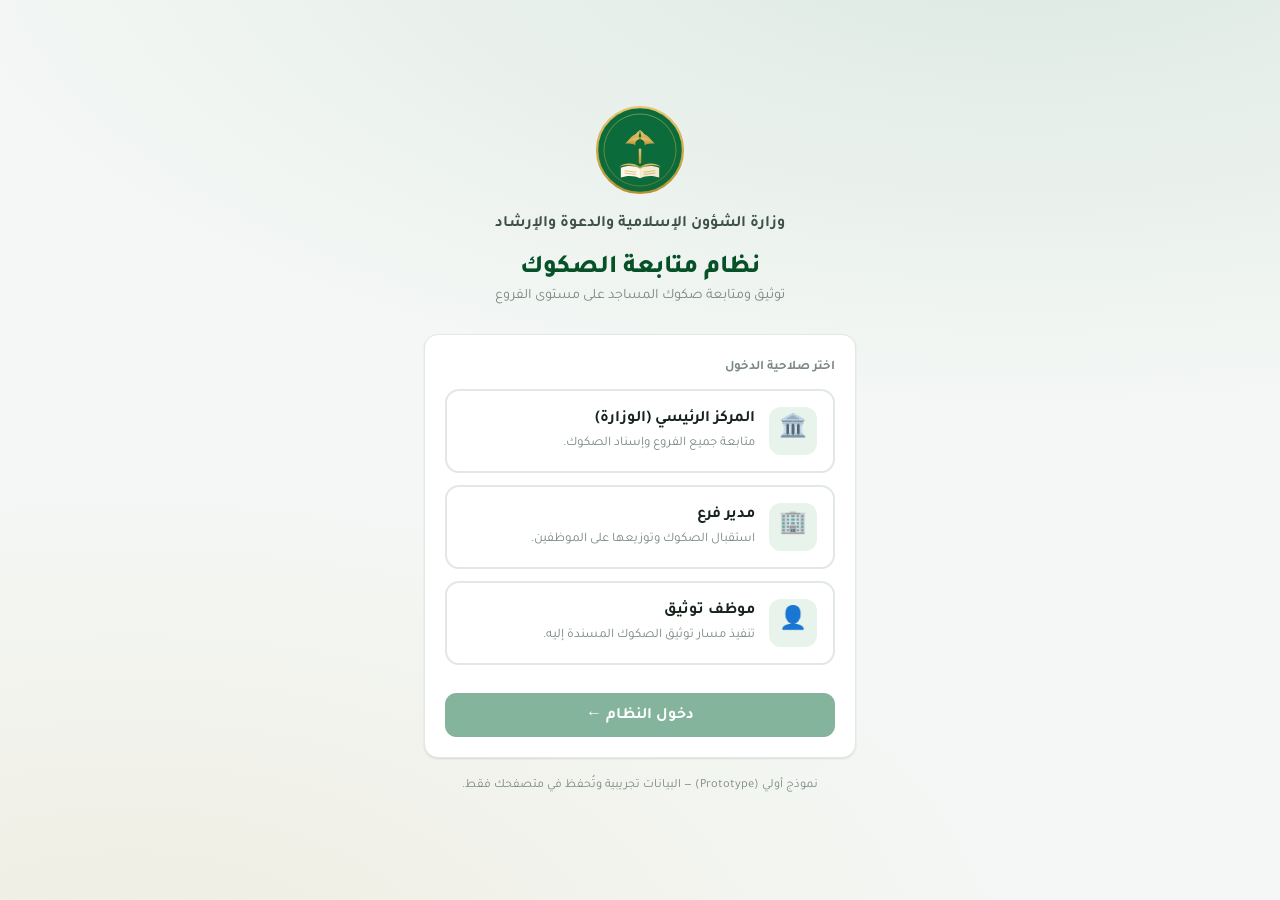
==== index.html @ 4e558bd6 "إضافة نموذج أولي لنظام متابعة الصكوك بروتوتايب بواجهة عربية (RTL) لمتابعة توثيق صكوك المساجد على ثلا" ====
<!DOCTYPE html>
<html lang="ar" dir="rtl">
<head>
  <meta charset="UTF-8" />
  <meta name="viewport" content="width=device-width, initial-scale=1.0" />
  <title>نظام متابعة الصكوك — تسجيل الدخول</title>
  <link rel="icon" href="assets/img/logo.svg" />
  <link rel="stylesheet" href="assets/css/base.css" />
  <link rel="stylesheet" href="assets/css/components.css" />
  <style>
    body { display: grid; place-items: center; min-height: 100vh;
      background:
        radial-gradient(1100px 500px at 80% -10%, rgba(11,107,59,.10), transparent),
        radial-gradient(900px 500px at 10% 110%, rgba(200,164,77,.12), transparent),
        var(--bg);
    }
    .login-wrap { width: 100%; max-width: 480px; padding: 24px; }
    .login-brand { text-align: center; margin-bottom: 26px; }
    .login-brand img { width: 92px; height: 92px; }
    .login-brand h1 { margin-top: 14px; color: var(--brand-dark); }
    .login-brand .min { color: var(--ink-2); font-weight: 700; margin-top: 4px; }
    .login-brand .sub { color: var(--muted); font-size: .9rem; }
    .role-card {
      display: flex; align-items: center; gap: 14px; padding: 16px;
      border: 2px solid var(--line); border-radius: var(--radius); cursor: pointer;
      transition: .16s; background: var(--surface); margin-bottom: 12px;
    }
    .role-card:hover { border-color: var(--brand-100); transform: translateY(-1px); box-shadow: var(--shadow); }
    .role-card.sel { border-color: var(--brand); background: var(--brand-050); }
    .role-card .r-ic { width: 48px; height: 48px; border-radius: 12px; display: grid; place-items: center;
      background: var(--brand-050); color: var(--brand-dark); font-size: 1.4rem; flex-shrink: 0; }
    .role-card b { display: block; }
    .role-card p { font-size: .82rem; color: var(--muted); margin: 0; }
    .role-card .r-check { margin-inline-start: auto; color: var(--brand); font-size: 1.3rem; opacity: 0; }
    .role-card.sel .r-check { opacity: 1; }
    .ctx-picker { margin-top: 4px; }
    .foot-note { text-align: center; margin-top: 18px; color: var(--muted); font-size: .78rem; }
  </style>
</head>
<body>
  <div class="login-wrap">
    <div class="login-brand">
      <img src="assets/img/logo.svg" alt="شعار الوزارة" />
      <div class="min">وزارة الشؤون الإسلامية والدعوة والإرشاد</div>
      <h1>نظام متابعة الصكوك</h1>
      <div class="sub">توثيق ومتابعة صكوك المساجد على مستوى الفروع</div>
    </div>

    <div class="card card-pad">
      <label class="small muted" style="font-weight:700">اختر صلاحية الدخول</label>
      <div id="roles" class="mt-1"></div>

      <div class="field ctx-picker hidden" id="ctxWrap">
        <label id="ctxLabel">اختر الجهة</label>
        <select class="select" id="ctxSelect"></select>
      </div>

      <button class="btn primary block mt-2" id="loginBtn" disabled>دخول النظام ←</button>
    </div>

    <div class="foot-note">نموذج أولي (Prototype) — البيانات تجريبية وتُحفظ في متصفحك فقط.</div>
  </div>

  <script src="assets/js/data.js"></script>
  <script src="assets/js/store.js"></script>
  <script src="assets/js/utils.js"></script>
  <script src="assets/js/login.js"></script>
</body>
</html>
---- assets/css/base.css ----
/* ==========================================================================
   base.css — المتغيرات، إعادة الضبط، الطباعة، الهوية البصرية
   نظام متابعة الصكوك
   ========================================================================== */

@import url("https://fonts.googleapis.com/css2?family=Tajawal:wght@400;500;700;800&display=swap");

:root {
  /* ألوان الهوية — مستوحاة من هوية وزارة الشؤون الإسلامية */
  --brand:        #0b6b3b;
  --brand-dark:   #075129;
  --brand-600:    #0d7a44;
  --brand-050:    #e8f3ec;
  --brand-100:    #d2e8da;

  --gold:         #c8a44d;
  --gold-dark:    #a5842f;
  --gold-050:     #faf3df;

  /* ألوان محايدة */
  --ink:          #16241c;
  --ink-2:        #3f5147;
  --muted:        #7a8a80;
  --line:         #e2e8e4;
  --bg:           #f4f7f5;
  --surface:      #ffffff;
  --surface-2:    #f9fbfa;

  /* ألوان الحالات */
  --st-done:      #1f9d55;
  --st-done-bg:   #e6f6ec;
  --st-prog:      #2b6cb0;
  --st-prog-bg:   #e6f0f9;
  --st-idle:      #c98a1e;
  --st-idle-bg:   #fbf1dc;
  --st-new:       #6b7280;
  --st-new-bg:    #eef0f2;
  --danger:       #c0392b;

  /* أبعاد وظلال */
  --radius:       14px;
  --radius-sm:    9px;
  --radius-lg:    22px;
  --shadow-sm:    0 1px 2px rgba(16, 40, 28, .06), 0 1px 3px rgba(16, 40, 28, .05);
  --shadow:       0 4px 16px rgba(16, 40, 28, .08);
  --shadow-lg:    0 18px 50px rgba(16, 40, 28, .18);
  --header-h:     66px;
  --sidebar-w:    252px;

  --font: "Tajawal", "Segoe UI", Tahoma, Arial, sans-serif;
}

* { box-sizing: border-box; margin: 0; padding: 0; }

html { -webkit-text-size-adjust: 100%; }

body {
  font-family: var(--font);
  background: var(--bg);
  color: var(--ink);
  line-height: 1.6;
  direction: rtl;
  text-align: right;
  min-height: 100vh;
  -webkit-font-smoothing: antialiased;
}

h1, h2, h3, h4 { font-weight: 800; color: var(--ink); line-height: 1.3; }
h1 { font-size: 1.6rem; }
h2 { font-size: 1.25rem; }
h3 { font-size: 1.05rem; }
a { color: var(--brand-600); text-decoration: none; }
a:hover { text-decoration: underline; }

img, svg { max-width: 100%; }

button, input, select, textarea { font-family: inherit; font-size: 1rem; }

::-webkit-scrollbar { width: 10px; height: 10px; }
::-webkit-scrollbar-thumb { background: #cdd8d1; border-radius: 20px; }
::-webkit-scrollbar-thumb:hover { background: #b6c4bb; }

/* أدوات مساعدة */
.container { max-width: 1240px; margin-inline: auto; padding-inline: 20px; }
.muted { color: var(--muted); }
.small { font-size: .82rem; }
.center { text-align: center; }
.nowrap { white-space: nowrap; }
.hidden { display: none !important; }
.mono { font-variant-numeric: tabular-nums; font-feature-settings: "tnum"; }

.row { display: flex; gap: 12px; }
.row.wrap { flex-wrap: wrap; }
.row.between { justify-content: space-between; }
.row.center-y { align-items: center; }
.grow { flex: 1; }

.mt-1{margin-top:8px}.mt-2{margin-top:16px}.mt-3{margin-top:24px}.mt-4{margin-top:32px}
.mb-1{margin-bottom:8px}.mb-2{margin-bottom:16px}.mb-3{margin-bottom:24px}
---- assets/css/components.css ----
/* ==========================================================================
   components.css — البطاقات، الأزرار، الجداول، الشارات، المخططات،
                    مسار العمل (Stepper)، النوافذ المنبثقة
   ========================================================================== */

/* ---------- البطاقات ---------- */
.card {
  background: var(--surface);
  border: 1px solid var(--line);
  border-radius: var(--radius);
  box-shadow: var(--shadow-sm);
}
.card-pad { padding: 20px; }
.card-head {
  display: flex; align-items: center; justify-content: space-between;
  gap: 10px; padding: 16px 20px; border-bottom: 1px solid var(--line);
}
.card-head h3 { display: flex; align-items: center; gap: 8px; }

/* ---------- بطاقات الإحصائيات ---------- */
.stat {
  background: var(--surface);
  border: 1px solid var(--line);
  border-radius: var(--radius);
  padding: 18px;
  box-shadow: var(--shadow-sm);
  position: relative;
  overflow: hidden;
}
.stat::before {
  content: ""; position: absolute; inset-inline-start: 0; top: 0; bottom: 0;
  width: 5px; background: var(--brand);
}
.stat.st-done::before { background: var(--st-done); }
.stat.st-prog::before { background: var(--st-prog); }
.stat.st-idle::before { background: var(--st-idle); }
.stat.st-total::before { background: var(--gold); }

.stat .st-top { display: flex; align-items: center; justify-content: space-between; }
.stat .st-ic {
  width: 42px; height: 42px; border-radius: 12px;
  display: grid; place-items: center; font-size: 1.2rem;
  background: var(--brand-050); color: var(--brand-dark);
}
.stat.st-done .st-ic { background: var(--st-done-bg); color: var(--st-done); }
.stat.st-prog .st-ic { background: var(--st-prog-bg); color: var(--st-prog); }
.stat.st-idle .st-ic { background: var(--st-idle-bg); color: var(--st-idle); }
.stat.st-total .st-ic { background: var(--gold-050); color: var(--gold-dark); }

.stat .st-value { font-size: 2rem; font-weight: 800; margin-top: 10px; letter-spacing: -.5px; }
.stat .st-label { color: var(--muted); font-size: .88rem; font-weight: 600; }
.stat .st-sub { font-size: .76rem; color: var(--muted); margin-top: 2px; }

/* ---------- الشارات (الحالات) ---------- */
.badge {
  display: inline-flex; align-items: center; gap: 6px;
  font-size: .78rem; font-weight: 700; padding: 3px 11px; border-radius: 20px;
  white-space: nowrap;
}
.badge .dot { width: 7px; height: 7px; border-radius: 50%; background: currentColor; }
.badge.b-done { color: var(--st-done); background: var(--st-done-bg); }
.badge.b-prog { color: var(--st-prog); background: var(--st-prog-bg); }
.badge.b-idle { color: var(--st-idle); background: var(--st-idle-bg); }
.badge.b-new  { color: var(--st-new);  background: var(--st-new-bg); }

/* ---------- الأزرار ---------- */
.btn {
  display: inline-flex; align-items: center; justify-content: center; gap: 8px;
  border: 1px solid transparent; border-radius: 11px;
  padding: 10px 18px; font-weight: 700; cursor: pointer;
  transition: .15s; background: var(--surface-2); color: var(--ink);
  border-color: var(--line);
}
.btn:hover { background: #eef2ef; }
.btn.primary { background: var(--brand); color: #fff; border-color: var(--brand); }
.btn.primary:hover { background: var(--brand-dark); }
.btn.gold { background: var(--gold); color: #3a2e08; border-color: var(--gold); }
.btn.gold:hover { background: var(--gold-dark); color:#fff; }
.btn.ghost { background: transparent; }
.btn.ghost:hover { background: var(--surface-2); }
.btn.sm { padding: 6px 12px; font-size: .84rem; border-radius: 9px; }
.btn.block { width: 100%; }
.btn:disabled { opacity: .5; cursor: not-allowed; }

/* ---------- الحقول ---------- */
.field { margin-bottom: 15px; }
.field label { display: block; font-weight: 700; font-size: .86rem; margin-bottom: 6px; color: var(--ink-2); }
.input, .select, textarea.input {
  width: 100%; padding: 11px 13px; border: 1px solid var(--line);
  border-radius: 11px; background: var(--surface); color: var(--ink);
  transition: .15s; outline: none;
}
.input:focus, .select:focus, textarea.input:focus {
  border-color: var(--brand-600); box-shadow: 0 0 0 3px var(--brand-050);
}
.select { cursor: pointer; }

/* ---------- الجداول ---------- */
.table-wrap { overflow-x: auto; }
table.data { width: 100%; border-collapse: collapse; font-size: .92rem; }
table.data thead th {
  text-align: right; font-size: .78rem; color: var(--muted); font-weight: 700;
  padding: 12px 14px; border-bottom: 1px solid var(--line);
  background: var(--surface-2); white-space: nowrap; position: sticky; top: 0;
}
table.data tbody td { padding: 12px 14px; border-bottom: 1px solid var(--line); vertical-align: middle; }
table.data tbody tr { transition: .12s; }
table.data tbody tr:hover { background: var(--surface-2); }
table.data tbody tr.clickable { cursor: pointer; }
table.data .t-strong { font-weight: 700; }
table.data .t-sub { font-size: .78rem; color: var(--muted); }

.cell-branch { display: flex; align-items: center; gap: 10px; }
.branch-ic {
  width: 34px; height: 34px; border-radius: 10px; flex-shrink: 0;
  background: var(--brand-050); color: var(--brand-dark);
  display: grid; place-items: center; font-weight: 800; font-size: .8rem;
}

/* ---------- شريط التقدم ---------- */
.progress { height: 8px; border-radius: 20px; background: var(--line); overflow: hidden; min-width: 90px; }
.progress > span { display: block; height: 100%; border-radius: 20px; background: var(--brand); transition: width .5s ease; }
.progress.gold > span { background: var(--gold); }
.progress-meta { display: flex; align-items: center; gap: 10px; }
.progress-meta .p-pct { font-size: .78rem; font-weight: 700; color: var(--ink-2); min-width: 34px; }

/* ---------- المخطط الشريطي (للفروع) ---------- */
.bars { display: flex; flex-direction: column; gap: 14px; }
.bar-row { display: grid; grid-template-columns: 150px 1fr 54px; align-items: center; gap: 12px; }
.bar-row .b-name { font-size: .86rem; font-weight: 700; overflow: hidden; text-overflow: ellipsis; white-space: nowrap; }
.bar-track { height: 22px; border-radius: 8px; background: var(--surface-2); display: flex; overflow: hidden; border: 1px solid var(--line); }
.bar-track > span { height: 100%; transition: width .6s ease; }
.bar-track .seg-done { background: var(--st-done); }
.bar-track .seg-prog { background: var(--st-prog); }
.bar-track .seg-idle { background: var(--st-idle); }
.bar-row .b-total { text-align: left; font-weight: 800; font-variant-numeric: tabular-nums; }

.legend { display: flex; gap: 16px; flex-wrap: wrap; font-size: .8rem; color: var(--ink-2); }
.legend .lg { display: inline-flex; align-items: center; gap: 6px; }
.legend .sw { width: 12px; height: 12px; border-radius: 4px; }
.sw.sw-done{background:var(--st-done)} .sw.sw-prog{background:var(--st-prog)} .sw.sw-idle{background:var(--st-idle)}

/* ---------- شريط أدوات ---------- */
.toolbar { display: flex; gap: 10px; flex-wrap: wrap; align-items: center; margin-bottom: 16px; }
.toolbar .search { position: relative; flex: 1; min-width: 220px; }
.toolbar .search input { padding-inline-start: 38px; }
.toolbar .search .s-ic { position: absolute; inset-inline-start: 12px; top: 50%; transform: translateY(-50%); color: var(--muted); }
.chip {
  padding: 8px 14px; border-radius: 30px; border: 1px solid var(--line);
  background: var(--surface); cursor: pointer; font-weight: 700; font-size: .84rem;
  color: var(--ink-2); transition: .14s;
}
.chip:hover { border-color: var(--brand-100); }
.chip.active { background: var(--brand); color: #fff; border-color: var(--brand); }

/* ---------- مسار العمل (Stepper) ---------- */
.stepper { display: flex; flex-direction: column; gap: 0; }
.step {
  display: flex; gap: 14px; position: relative; padding-bottom: 20px;
}
.step:last-child { padding-bottom: 0; }
.step .st-line {
  position: absolute; top: 34px; bottom: -4px;
  inset-inline-start: 16px; width: 2px; background: var(--line);
}
.step:last-child .st-line { display: none; }
.step .st-node {
  width: 34px; height: 34px; border-radius: 50%; flex-shrink: 0; z-index: 1;
  display: grid; place-items: center; font-weight: 800; font-size: .85rem;
  background: var(--surface); border: 2px solid var(--line); color: var(--muted);
}
.step.done .st-node { background: var(--st-done); border-color: var(--st-done); color: #fff; }
.step.current .st-node { background: var(--brand); border-color: var(--brand); color: #fff; box-shadow: 0 0 0 4px var(--brand-050); }
.step.done .st-line { background: var(--st-done); }
.step .st-body { padding-top: 3px; flex: 1; }
.step .st-body b { display: block; font-size: .96rem; }
.step .st-body p { font-size: .82rem; color: var(--muted); margin-top: 2px; }
.step .st-body .st-time { font-size: .74rem; color: var(--muted); margin-top: 4px; }
.step.current .st-body b { color: var(--brand-dark); }

/* ---------- النوافذ المنبثقة ---------- */
.modal-backdrop {
  position: fixed; inset: 0; background: rgba(16, 36, 26, .5);
  display: none; align-items: flex-start; justify-content: center;
  padding: 40px 16px; z-index: 60; overflow-y: auto; backdrop-filter: blur(2px);
}
.modal-backdrop.open { display: flex; }
.modal {
  background: var(--surface); border-radius: var(--radius-lg);
  width: 100%; max-width: 620px; box-shadow: var(--shadow-lg);
  animation: pop .18s ease; overflow: hidden;
}
.modal.wide { max-width: 920px; }
@keyframes pop { from { transform: translateY(12px) scale(.98); opacity: 0; } to { transform: none; opacity: 1; } }
.modal-head {
  display: flex; align-items: center; justify-content: space-between;
  padding: 18px 22px; border-bottom: 1px solid var(--line);
  background: var(--surface-2);
}
.modal-head h3 { display: flex; align-items: center; gap: 8px; }
.modal-body { padding: 22px; max-height: 66vh; overflow-y: auto; }
.modal-foot { padding: 16px 22px; border-top: 1px solid var(--line); display: flex; gap: 10px; justify-content: flex-start; }
.x-close { background: none; border: 0; font-size: 1.4rem; cursor: pointer; color: var(--muted); line-height: 1; }
.x-close:hover { color: var(--danger); }

/* ---------- متفرقات ---------- */
.empty { text-align: center; padding: 46px 20px; color: var(--muted); }
.empty .em-ic { font-size: 2.4rem; opacity: .5; }
.divider { height: 1px; background: var(--line); margin: 16px 0; }
.kv { display: flex; justify-content: space-between; padding: 8px 0; border-bottom: 1px dashed var(--line); font-size: .9rem; }
.kv:last-child { border-bottom: 0; }
.kv .k { color: var(--muted); }
.kv .v { font-weight: 700; }
.tag-pill { display:inline-flex; gap:6px; align-items:center; background:var(--brand-050); color:var(--brand-dark); padding:2px 10px; border-radius:20px; font-size:.78rem; font-weight:700; }

.toast {
  position: fixed; inset-block-end: 24px; inset-inline-start: 50%;
  transform: translateX(50%) translateY(120%);
  background: var(--ink); color: #fff; padding: 13px 22px; border-radius: 12px;
  box-shadow: var(--shadow-lg); z-index: 90; font-weight: 600;
  transition: transform .35s cubic-bezier(.2,.8,.2,1); display: flex; align-items: center; gap: 10px;
}
.toast.show { transform: translateX(50%) translateY(0); }
.toast.ok { background: var(--st-done); }
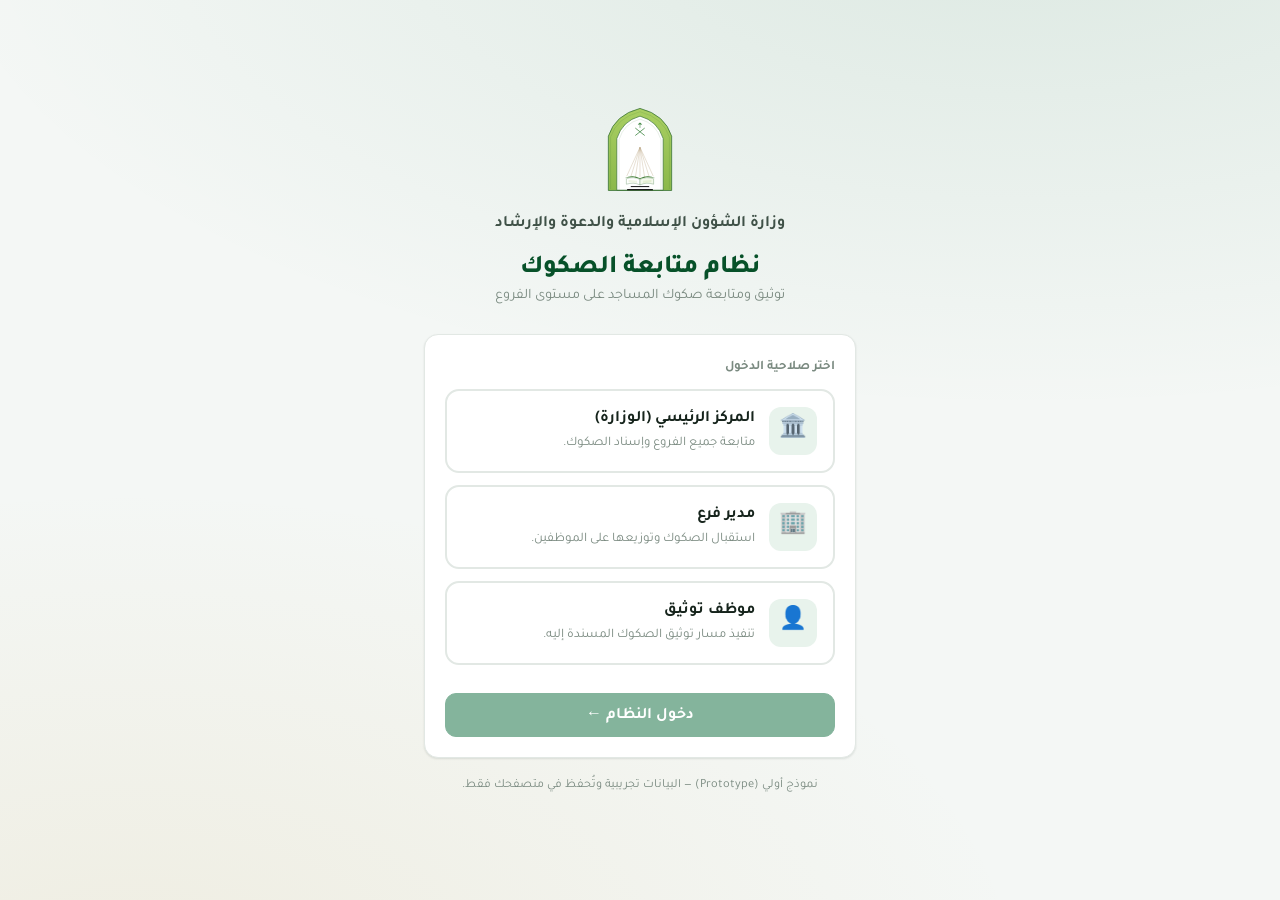
==== commit 2972b321: "جعل الواجهة متجاوبة بالكامل للجوال وسطح المكتب واعتماد الشعار الرسمي - قائمة جانبية تتحول إلى درج من" ====
--- a/index.html
+++ b/index.html
@@ -35,12 +35,20 @@
     .role-card.sel .r-check { opacity: 1; }
     .ctx-picker { margin-top: 4px; }
     .foot-note { text-align: center; margin-top: 18px; color: var(--muted); font-size: .78rem; }
+    @media (max-width: 480px) {
+      .login-wrap { padding: 16px; }
+      .login-brand img { width: 76px; height: 76px; }
+      .login-brand h1 { font-size: 1.35rem; }
+      .login-brand .min { font-size: .9rem; }
+      .role-card { padding: 13px; gap: 11px; }
+      .role-card .r-ic { width: 42px; height: 42px; font-size: 1.2rem; }
+    }
   </style>
 </head>
 <body>
   <div class="login-wrap">
     <div class="login-brand">
-      <img src="assets/img/logo.svg" alt="شعار الوزارة" />
+      <img src="assets/img/logo.png" alt="شعار الوزارة" onerror="this.onerror=null;this.src='assets/img/logo.svg'" />
       <div class="min">وزارة الشؤون الإسلامية والدعوة والإرشاد</div>
       <h1>نظام متابعة الصكوك</h1>
       <div class="sub">توثيق ومتابعة صكوك المساجد على مستوى الفروع</div>
--- a/assets/css/components.css
+++ b/assets/css/components.css
@@ -222,3 +222,75 @@
 }
 .toast.show { transform: translateX(50%) translateY(0); }
 .toast.ok { background: var(--st-done); }
+
+/* ==========================================================================
+   الاستجابة للشاشات (Responsive) — المكوّنات
+   ========================================================================== */
+
+/* رؤوس البطاقات وأشرطة الأدوات تلتفّ على الشاشات الصغيرة */
+@media (max-width: 900px) {
+  .card-head { flex-wrap: wrap; }
+  .card-head .toolbar { width: 100%; }
+  .card-head .search { width: 100%; }
+}
+
+/* المخطط الشريطي للفروع */
+@media (max-width: 640px) {
+  .bar-row {
+    grid-template-columns: 1fr auto;
+    grid-template-areas: "name total" "track track";
+    gap: 5px 10px;
+  }
+  .bar-row .b-name { grid-area: name; }
+  .bar-row .b-total { grid-area: total; }
+  .bar-track { grid-area: track; }
+}
+
+/* النوافذ المنبثقة تصبح ملء الشاشة على الهاتف */
+@media (max-width: 700px) {
+  .modal-backdrop { padding: 0; align-items: stretch; }
+  .modal, .modal.wide {
+    max-width: 100%; min-height: 100vh; border-radius: 0;
+    display: flex; flex-direction: column;
+  }
+  .modal-body { max-height: none; flex: 1; padding: 16px; }
+  .modal-head { padding: 14px 16px; }
+  .modal-foot { padding: 14px 16px; flex-wrap: wrap; }
+  .modal-foot .btn { flex: 1; }
+}
+
+/* ---------- تحويل الجداول إلى بطاقات على الهاتف ---------- */
+@media (max-width: 700px) {
+  table.data thead { display: none; }
+  table.data, table.data tbody { display: block; width: 100%; }
+  table.data tr {
+    display: block; background: var(--surface);
+    border: 1px solid var(--line); border-radius: 12px;
+    padding: 6px 14px; margin-bottom: 10px; box-shadow: var(--shadow-sm);
+  }
+  table.data tbody tr:hover { background: var(--surface); }
+  table.data tbody td {
+    display: flex; align-items: center; justify-content: space-between;
+    gap: 14px; padding: 9px 0; border: 0;
+    border-bottom: 1px dashed var(--line); text-align: start;
+  }
+  table.data tbody tr td:last-child { border-bottom: 0; }
+  table.data tbody td::before {
+    content: attr(data-label); font-weight: 700; color: var(--muted);
+    font-size: .8rem; flex-shrink: 0; text-align: start;
+  }
+  /* الخلايا بدون عنوان (أزرار، اختيار) تمتد بعرض كامل */
+  table.data tbody td[data-label=""] { justify-content: stretch; }
+  table.data tbody td[data-label=""]::before { content: none; }
+  table.data tbody td[data-label=""] .btn { width: 100%; }
+  table.data .progress { min-width: 130px; }
+  table.data .cell-branch { justify-content: flex-end; }
+}
+
+/* شريط الإسناد الجماعي في لوحة الفرع */
+@media (max-width: 640px) {
+  #bulkBar { flex-direction: column; align-items: stretch; gap: 10px; }
+  #bulkBar .row { flex-direction: column; align-items: stretch; }
+  #bulkBar select, #bulkBar .btn { width: 100%; }
+  .toolbar .search { min-width: 0; width: 100%; }
+}
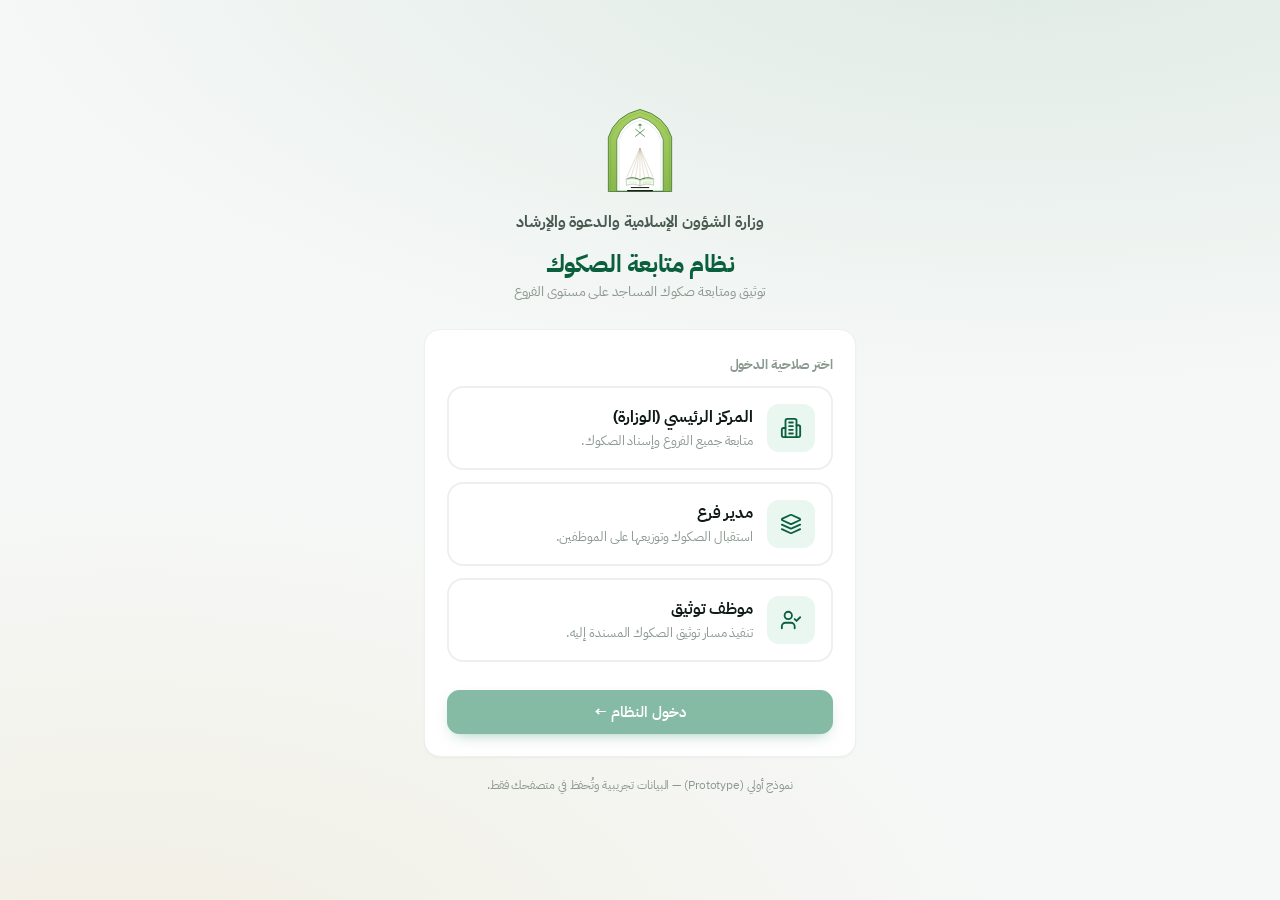
==== commit 4652b080: "إعادة بناء الواجهة بهوية عصرية مينمال مع حركات تحويل المظهر من "بوابة قديمة" إلى واجهة عصرية بروح Re" ====
--- a/index.html
+++ b/index.html
@@ -72,6 +72,8 @@
   <script src="assets/js/data.js"></script>
   <script src="assets/js/store.js"></script>
   <script src="assets/js/utils.js"></script>
+  <script src="assets/js/icons.js"></script>
+  <script src="assets/js/anim.js"></script>
   <script src="assets/js/login.js"></script>
 </body>
 </html>
--- a/assets/css/base.css
+++ b/assets/css/base.css
@@ -1,58 +1,56 @@
 /* ==========================================================================
-   base.css — المتغيرات، إعادة الضبط، الطباعة، الهوية البصرية
+   base.css — نظام تصميم عصري (Design tokens) + إعادة ضبط + حركات
    نظام متابعة الصكوك
    ========================================================================== */
 
-@import url("https://fonts.googleapis.com/css2?family=Tajawal:wght@400;500;700;800&display=swap");
+@import url("https://fonts.googleapis.com/css2?family=IBM+Plex+Sans+Arabic:wght@400;500;600;700&display=swap");
 
 :root {
-  /* ألوان الهوية — مستوحاة من هوية وزارة الشؤون الإسلامية */
-  --brand:        #0b6b3b;
-  --brand-dark:   #075129;
-  --brand-600:    #0d7a44;
-  --brand-050:    #e8f3ec;
-  --brand-100:    #d2e8da;
+  /* ---------- الهوية (أخضر عصري) ---------- */
+  --brand:        #0e7a4e;
+  --brand-600:    #0c8a55;
+  --brand-dark:   #0a5f3d;
+  --brand-050:    #eaf6f0;
+  --brand-100:    #d3ecdf;
 
   --gold:         #c8a44d;
   --gold-dark:    #a5842f;
   --gold-050:     #faf3df;
 
-  /* ألوان محايدة */
-  --ink:          #16241c;
-  --ink-2:        #3f5147;
-  --muted:        #7a8a80;
-  --line:         #e2e8e4;
-  --bg:           #f4f7f5;
+  /* ---------- محايدات (رمادي بارد نظيف) ---------- */
+  --ink:          #0f1a15;
+  --ink-2:        #495a51;
+  --muted:        #8a988f;
+  --line:         #edf0ee;
+  --line-2:       #e3e8e5;
+  --bg:           #f6f8f7;
   --surface:      #ffffff;
-  --surface-2:    #f9fbfa;
+  --surface-2:    #f7f9f8;
 
-  /* ألوان الحالات */
-  --st-done:      #1f9d55;
-  --st-done-bg:   #e6f6ec;
-  --st-prog:      #2b6cb0;
-  --st-prog-bg:   #e6f0f9;
-  --st-idle:      #c98a1e;
-  --st-idle-bg:   #fbf1dc;
-  --st-new:       #6b7280;
-  --st-new-bg:    #eef0f2;
-  --danger:       #c0392b;
+  /* ---------- حالات ---------- */
+  --st-done:      #12a150;   --st-done-bg:   #e9f8ef;
+  --st-prog:      #2f6feb;   --st-prog-bg:   #eaf1fe;
+  --st-idle:      #d98a0b;   --st-idle-bg:   #fdf3e0;
+  --st-new:       #6b7a86;   --st-new-bg:    #eef2f4;
+  --danger:       #dc3545;
 
-  /* أبعاد وظلال */
-  --radius:       14px;
-  --radius-sm:    9px;
+  /* ---------- أبعاد وظلال (خفيفة/عصرية) ---------- */
+  --radius:       16px;
+  --radius-sm:    11px;
   --radius-lg:    22px;
-  --shadow-sm:    0 1px 2px rgba(16, 40, 28, .06), 0 1px 3px rgba(16, 40, 28, .05);
-  --shadow:       0 4px 16px rgba(16, 40, 28, .08);
-  --shadow-lg:    0 18px 50px rgba(16, 40, 28, .18);
-  --header-h:     66px;
-  --sidebar-w:    252px;
+  --shadow-sm:    0 1px 2px rgba(16, 40, 28, .04);
+  --shadow:       0 6px 22px -8px rgba(16, 40, 28, .12);
+  --shadow-lg:    0 24px 60px -18px rgba(16, 40, 28, .28);
+  --ring:         0 0 0 4px var(--brand-050);
+  --header-h:     64px;
+  --sidebar-w:    250px;
 
-  --font: "Tajawal", "Segoe UI", Tahoma, Arial, sans-serif;
+  --ease:         cubic-bezier(.22, .8, .28, 1);
+  --font: "IBM Plex Sans Arabic", "Tajawal", "Segoe UI", Tahoma, Arial, sans-serif;
 }
 
 * { box-sizing: border-box; margin: 0; padding: 0; }
-
-html { -webkit-text-size-adjust: 100%; }
+html { -webkit-text-size-adjust: 100%; scroll-behavior: smooth; }
 
 body {
   font-family: var(--font);
@@ -63,25 +61,29 @@
   text-align: right;
   min-height: 100vh;
   -webkit-font-smoothing: antialiased;
+  letter-spacing: -.1px;
 }
 
-h1, h2, h3, h4 { font-weight: 800; color: var(--ink); line-height: 1.3; }
-h1 { font-size: 1.6rem; }
-h2 { font-size: 1.25rem; }
-h3 { font-size: 1.05rem; }
+h1, h2, h3, h4 { font-weight: 700; color: var(--ink); line-height: 1.3; letter-spacing: -.4px; }
+h1 { font-size: 1.5rem; }
+h2 { font-size: 1.2rem; }
+h3 { font-size: 1rem; }
 a { color: var(--brand-600); text-decoration: none; }
-a:hover { text-decoration: underline; }
+a:hover { text-decoration: none; }
+img { max-width: 100%; }
+button, input, select, textarea { font-family: inherit; font-size: 1rem; color: inherit; }
 
-img, svg { max-width: 100%; }
+::selection { background: var(--brand-100); }
+::-webkit-scrollbar { width: 10px; height: 10px; }
+::-webkit-scrollbar-thumb { background: #d7ded9; border-radius: 20px; border: 2px solid transparent; background-clip: padding-box; }
+::-webkit-scrollbar-thumb:hover { background: #c2cdc6; background-clip: padding-box; }
 
-button, input, select, textarea { font-family: inherit; font-size: 1rem; }
+/* ---------- أيقونات SVG خطية ---------- */
+.i-svg { display: inline-flex; align-items: center; justify-content: center; vertical-align: middle; line-height: 0; }
+.i-svg svg { display: block; }
 
-::-webkit-scrollbar { width: 10px; height: 10px; }
-::-webkit-scrollbar-thumb { background: #cdd8d1; border-radius: 20px; }
-::-webkit-scrollbar-thumb:hover { background: #b6c4bb; }
-
-/* أدوات مساعدة */
-.container { max-width: 1240px; margin-inline: auto; padding-inline: 20px; }
+/* ---------- أدوات مساعدة ---------- */
+.container { max-width: 1280px; margin-inline: auto; padding-inline: 20px; }
 .muted { color: var(--muted); }
 .small { font-size: .82rem; }
 .center { text-align: center; }
@@ -97,3 +99,22 @@
 
 .mt-1{margin-top:8px}.mt-2{margin-top:16px}.mt-3{margin-top:24px}.mt-4{margin-top:32px}
 .mb-1{margin-bottom:8px}.mb-2{margin-bottom:16px}.mb-3{margin-bottom:24px}
+
+/* ==========================================================================
+   الحركات (Animations)
+   ========================================================================== */
+@keyframes fadeUp   { from { opacity: 0; transform: translateY(10px); } to { opacity: 1; transform: none; } }
+@keyframes fadeIn   { from { opacity: 0; } to { opacity: 1; } }
+@keyframes pop      { from { opacity: 0; transform: translateY(8px) scale(.98); } to { opacity: 1; transform: none; } }
+@keyframes growX    { from { transform: scaleX(0); } to { transform: scaleX(1); } }
+@keyframes shimmer  { 100% { transform: translateX(-100%); } }
+@keyframes spin     { to { transform: rotate(360deg); } }
+
+/* ظهور متدرّج — يُضبط التأخير عبر المتغيّر --i */
+.reveal { opacity: 0; animation: fadeUp .5s var(--ease) forwards; animation-delay: calc(var(--i, 0) * 55ms); }
+.reveal-row { opacity: 0; animation: fadeUp .38s var(--ease) forwards; animation-delay: calc(var(--i, 0) * 28ms); }
+
+@media (prefers-reduced-motion: reduce) {
+  *, *::before, *::after { animation-duration: .001ms !important; animation-delay: 0ms !important; transition-duration: .001ms !important; }
+  html { scroll-behavior: auto; }
+}
--- a/assets/css/components.css
+++ b/assets/css/components.css
@@ -1,6 +1,5 @@
 /* ==========================================================================
-   components.css — البطاقات، الأزرار، الجداول، الشارات، المخططات،
-                    مسار العمل (Stepper)، النوافذ المنبثقة
+   components.css — مكوّنات عصرية (بطاقات، أزرار، جداول، مخططات، مسار، نوافذ)
    ========================================================================== */
 
 /* ---------- البطاقات ---------- */
@@ -9,55 +8,47 @@
   border: 1px solid var(--line);
   border-radius: var(--radius);
   box-shadow: var(--shadow-sm);
-}
-.card-pad { padding: 20px; }
+  transition: box-shadow .25s var(--ease), transform .25s var(--ease), border-color .25s var(--ease);
+}
+.card-pad { padding: 22px; }
 .card-head {
   display: flex; align-items: center; justify-content: space-between;
-  gap: 10px; padding: 16px 20px; border-bottom: 1px solid var(--line);
-}
-.card-head h3 { display: flex; align-items: center; gap: 8px; }
+  gap: 10px; padding: 16px 22px; border-bottom: 1px solid var(--line);
+}
+.card-head h3 { display: flex; align-items: center; gap: 9px; }
+.card-head .i-svg { color: var(--brand); }
 
 /* ---------- بطاقات الإحصائيات ---------- */
 .stat {
-  background: var(--surface);
-  border: 1px solid var(--line);
-  border-radius: var(--radius);
-  padding: 18px;
+  background: var(--surface); border: 1px solid var(--line);
+  border-radius: var(--radius); padding: 20px;
   box-shadow: var(--shadow-sm);
-  position: relative;
-  overflow: hidden;
-}
-.stat::before {
-  content: ""; position: absolute; inset-inline-start: 0; top: 0; bottom: 0;
-  width: 5px; background: var(--brand);
-}
-.stat.st-done::before { background: var(--st-done); }
-.stat.st-prog::before { background: var(--st-prog); }
-.stat.st-idle::before { background: var(--st-idle); }
-.stat.st-total::before { background: var(--gold); }
-
+  transition: transform .25s var(--ease), box-shadow .25s var(--ease), border-color .25s var(--ease);
+}
+.stat:hover { transform: translateY(-3px); box-shadow: var(--shadow); border-color: var(--line-2); }
 .stat .st-top { display: flex; align-items: center; justify-content: space-between; }
 .stat .st-ic {
-  width: 42px; height: 42px; border-radius: 12px;
-  display: grid; place-items: center; font-size: 1.2rem;
-  background: var(--brand-050); color: var(--brand-dark);
+  width: 44px; height: 44px; border-radius: 13px; display: grid; place-items: center;
+  background: var(--brand-050); color: var(--brand);
 }
 .stat.st-done .st-ic { background: var(--st-done-bg); color: var(--st-done); }
 .stat.st-prog .st-ic { background: var(--st-prog-bg); color: var(--st-prog); }
 .stat.st-idle .st-ic { background: var(--st-idle-bg); color: var(--st-idle); }
-.stat.st-total .st-ic { background: var(--gold-050); color: var(--gold-dark); }
-
-.stat .st-value { font-size: 2rem; font-weight: 800; margin-top: 10px; letter-spacing: -.5px; }
-.stat .st-label { color: var(--muted); font-size: .88rem; font-weight: 600; }
-.stat .st-sub { font-size: .76rem; color: var(--muted); margin-top: 2px; }
-
-/* ---------- الشارات (الحالات) ---------- */
+.stat.st-total .st-ic { background: var(--brand-050); color: var(--brand); }
+.stat .st-trend {
+  font-size: .72rem; font-weight: 700; padding: 3px 8px; border-radius: 20px;
+  background: var(--surface-2); color: var(--muted); display: inline-flex; align-items: center; gap: 3px;
+}
+.stat .st-value { font-size: 2.1rem; font-weight: 700; margin-top: 14px; letter-spacing: -1px; line-height: 1; }
+.stat .st-label { color: var(--ink-2); font-size: .9rem; font-weight: 600; margin-top: 8px; }
+.stat .st-sub { font-size: .76rem; color: var(--muted); margin-top: 3px; }
+
+/* ---------- الشارات ---------- */
 .badge {
   display: inline-flex; align-items: center; gap: 6px;
-  font-size: .78rem; font-weight: 700; padding: 3px 11px; border-radius: 20px;
-  white-space: nowrap;
-}
-.badge .dot { width: 7px; height: 7px; border-radius: 50%; background: currentColor; }
+  font-size: .77rem; font-weight: 600; padding: 4px 11px; border-radius: 20px; white-space: nowrap;
+}
+.badge .dot { width: 6px; height: 6px; border-radius: 50%; background: currentColor; }
 .badge.b-done { color: var(--st-done); background: var(--st-done-bg); }
 .badge.b-prog { color: var(--st-prog); background: var(--st-prog-bg); }
 .badge.b-idle { color: var(--st-idle); background: var(--st-idle-bg); }
@@ -66,220 +57,212 @@
 /* ---------- الأزرار ---------- */
 .btn {
   display: inline-flex; align-items: center; justify-content: center; gap: 8px;
-  border: 1px solid transparent; border-radius: 11px;
-  padding: 10px 18px; font-weight: 700; cursor: pointer;
-  transition: .15s; background: var(--surface-2); color: var(--ink);
-  border-color: var(--line);
-}
-.btn:hover { background: #eef2ef; }
-.btn.primary { background: var(--brand); color: #fff; border-color: var(--brand); }
-.btn.primary:hover { background: var(--brand-dark); }
+  border: 1px solid var(--line-2); border-radius: 12px;
+  padding: 10px 17px; font-weight: 600; font-size: .92rem; cursor: pointer;
+  transition: .18s var(--ease); background: var(--surface); color: var(--ink);
+  position: relative; overflow: hidden; -webkit-tap-highlight-color: transparent;
+}
+.btn:hover { background: var(--surface-2); }
+.btn:active { transform: scale(.97); }
+.btn.primary { background: var(--brand); color: #fff; border-color: var(--brand); box-shadow: 0 6px 16px -8px var(--brand); }
+.btn.primary:hover { background: var(--brand-dark); border-color: var(--brand-dark); }
 .btn.gold { background: var(--gold); color: #3a2e08; border-color: var(--gold); }
-.btn.gold:hover { background: var(--gold-dark); color:#fff; }
-.btn.ghost { background: transparent; }
+.btn.gold:hover { background: var(--gold-dark); color: #fff; }
+.btn.ghost { background: transparent; border-color: transparent; }
 .btn.ghost:hover { background: var(--surface-2); }
-.btn.sm { padding: 6px 12px; font-size: .84rem; border-radius: 9px; }
+.btn.soft { background: var(--brand-050); color: var(--brand-dark); border-color: transparent; }
+.btn.soft:hover { background: var(--brand-100); }
+.btn.sm { padding: 6px 12px; font-size: .82rem; border-radius: 9px; }
 .btn.block { width: 100%; }
 .btn:disabled { opacity: .5; cursor: not-allowed; }
+/* موجة النقر (ripple) */
+.ripple { position: absolute; border-radius: 50%; transform: scale(0); background: rgba(255,255,255,.5); animation: rip .55s var(--ease); pointer-events: none; }
+.btn:not(.primary):not(.gold) .ripple { background: rgba(14,122,78,.18); }
+@keyframes rip { to { transform: scale(2.6); opacity: 0; } }
 
 /* ---------- الحقول ---------- */
-.field { margin-bottom: 15px; }
-.field label { display: block; font-weight: 700; font-size: .86rem; margin-bottom: 6px; color: var(--ink-2); }
+.field { margin-bottom: 16px; }
+.field label { display: block; font-weight: 600; font-size: .85rem; margin-bottom: 7px; color: var(--ink-2); }
 .input, .select, textarea.input {
-  width: 100%; padding: 11px 13px; border: 1px solid var(--line);
-  border-radius: 11px; background: var(--surface); color: var(--ink);
-  transition: .15s; outline: none;
-}
-.input:focus, .select:focus, textarea.input:focus {
-  border-color: var(--brand-600); box-shadow: 0 0 0 3px var(--brand-050);
-}
+  width: 100%; padding: 11px 14px; border: 1px solid var(--line-2);
+  border-radius: 12px; background: var(--surface); color: var(--ink);
+  transition: .16s var(--ease); outline: none;
+}
+.input::placeholder { color: var(--muted); }
+.input:focus, .select:focus, textarea.input:focus { border-color: var(--brand); box-shadow: var(--ring); }
 .select { cursor: pointer; }
 
 /* ---------- الجداول ---------- */
 .table-wrap { overflow-x: auto; }
-table.data { width: 100%; border-collapse: collapse; font-size: .92rem; }
+table.data { width: 100%; border-collapse: collapse; font-size: .91rem; }
 table.data thead th {
-  text-align: right; font-size: .78rem; color: var(--muted); font-weight: 700;
-  padding: 12px 14px; border-bottom: 1px solid var(--line);
-  background: var(--surface-2); white-space: nowrap; position: sticky; top: 0;
-}
-table.data tbody td { padding: 12px 14px; border-bottom: 1px solid var(--line); vertical-align: middle; }
-table.data tbody tr { transition: .12s; }
+  text-align: right; font-size: .76rem; color: var(--muted); font-weight: 600;
+  padding: 13px 16px; border-bottom: 1px solid var(--line); white-space: nowrap;
+  position: sticky; top: 0; background: var(--surface); z-index: 1;
+}
+table.data tbody td { padding: 13px 16px; border-bottom: 1px solid var(--line); vertical-align: middle; }
+table.data tbody tr:last-child td { border-bottom: 0; }
+table.data tbody tr { transition: background .14s var(--ease); }
 table.data tbody tr:hover { background: var(--surface-2); }
 table.data tbody tr.clickable { cursor: pointer; }
-table.data .t-strong { font-weight: 700; }
+table.data .t-strong { font-weight: 600; }
 table.data .t-sub { font-size: .78rem; color: var(--muted); }
 
 .cell-branch { display: flex; align-items: center; gap: 10px; }
 .branch-ic {
-  width: 34px; height: 34px; border-radius: 10px; flex-shrink: 0;
+  width: 36px; height: 36px; border-radius: 10px; flex-shrink: 0;
   background: var(--brand-050); color: var(--brand-dark);
-  display: grid; place-items: center; font-weight: 800; font-size: .8rem;
-}
-
-/* ---------- شريط التقدم ---------- */
-.progress { height: 8px; border-radius: 20px; background: var(--line); overflow: hidden; min-width: 90px; }
-.progress > span { display: block; height: 100%; border-radius: 20px; background: var(--brand); transition: width .5s ease; }
+  display: grid; place-items: center; font-weight: 700; font-size: .78rem;
+}
+
+/* ---------- شريط التقدم (متحرك) ---------- */
+.progress { height: 7px; border-radius: 20px; background: var(--line-2); overflow: hidden; min-width: 92px; }
+.progress > span { display: block; height: 100%; border-radius: 20px; background: var(--brand); transform-origin: right; animation: growX .8s var(--ease); }
 .progress.gold > span { background: var(--gold); }
 .progress-meta { display: flex; align-items: center; gap: 10px; }
-.progress-meta .p-pct { font-size: .78rem; font-weight: 700; color: var(--ink-2); min-width: 34px; }
-
-/* ---------- المخطط الشريطي (للفروع) ---------- */
-.bars { display: flex; flex-direction: column; gap: 14px; }
-.bar-row { display: grid; grid-template-columns: 150px 1fr 54px; align-items: center; gap: 12px; }
-.bar-row .b-name { font-size: .86rem; font-weight: 700; overflow: hidden; text-overflow: ellipsis; white-space: nowrap; }
-.bar-track { height: 22px; border-radius: 8px; background: var(--surface-2); display: flex; overflow: hidden; border: 1px solid var(--line); }
-.bar-track > span { height: 100%; transition: width .6s ease; }
+.progress-meta .p-pct { font-size: .78rem; font-weight: 700; color: var(--ink-2); min-width: 32px; }
+
+/* ---------- المخطط الشريطي ---------- */
+.bars { display: flex; flex-direction: column; gap: 15px; }
+.bar-row { display: grid; grid-template-columns: 150px 1fr 52px; align-items: center; gap: 12px; }
+.bar-row .b-name { font-size: .86rem; font-weight: 600; overflow: hidden; text-overflow: ellipsis; white-space: nowrap; }
+.bar-track { height: 20px; border-radius: 7px; background: var(--surface-2); display: flex; overflow: hidden; }
+.bar-track > span { height: 100%; transform-origin: right; animation: growX .9s var(--ease); }
 .bar-track .seg-done { background: var(--st-done); }
 .bar-track .seg-prog { background: var(--st-prog); }
 .bar-track .seg-idle { background: var(--st-idle); }
-.bar-row .b-total { text-align: left; font-weight: 800; font-variant-numeric: tabular-nums; }
+.bar-row .b-total { text-align: left; font-weight: 700; font-variant-numeric: tabular-nums; }
+
+.donut-anim { animation: donutIn .8s var(--ease); transform-origin: 50% 50%; }
+@keyframes donutIn { from { opacity: 0; transform: rotate(-24deg) scale(.86); } to { opacity: 1; transform: none; } }
 
 .legend { display: flex; gap: 16px; flex-wrap: wrap; font-size: .8rem; color: var(--ink-2); }
 .legend .lg { display: inline-flex; align-items: center; gap: 6px; }
-.legend .sw { width: 12px; height: 12px; border-radius: 4px; }
+.legend .sw { width: 10px; height: 10px; border-radius: 3px; }
 .sw.sw-done{background:var(--st-done)} .sw.sw-prog{background:var(--st-prog)} .sw.sw-idle{background:var(--st-idle)}
 
 /* ---------- شريط أدوات ---------- */
-.toolbar { display: flex; gap: 10px; flex-wrap: wrap; align-items: center; margin-bottom: 16px; }
+.toolbar { display: flex; gap: 10px; flex-wrap: wrap; align-items: center; margin-bottom: 18px; }
 .toolbar .search { position: relative; flex: 1; min-width: 220px; }
-.toolbar .search input { padding-inline-start: 38px; }
-.toolbar .search .s-ic { position: absolute; inset-inline-start: 12px; top: 50%; transform: translateY(-50%); color: var(--muted); }
+.toolbar .search input { padding-inline-start: 40px; }
+.toolbar .search .s-ic { position: absolute; inset-inline-start: 13px; top: 50%; transform: translateY(-50%); color: var(--muted); pointer-events: none; display: inline-flex; }
 .chip {
-  padding: 8px 14px; border-radius: 30px; border: 1px solid var(--line);
-  background: var(--surface); cursor: pointer; font-weight: 700; font-size: .84rem;
-  color: var(--ink-2); transition: .14s;
-}
-.chip:hover { border-color: var(--brand-100); }
+  padding: 8px 15px; border-radius: 30px; border: 1px solid var(--line-2);
+  background: var(--surface); cursor: pointer; font-weight: 600; font-size: .84rem;
+  color: var(--ink-2); transition: .16s var(--ease);
+}
+.chip:hover { border-color: var(--brand-100); color: var(--ink); }
 .chip.active { background: var(--brand); color: #fff; border-color: var(--brand); }
 
 /* ---------- مسار العمل (Stepper) ---------- */
-.stepper { display: flex; flex-direction: column; gap: 0; }
-.step {
-  display: flex; gap: 14px; position: relative; padding-bottom: 20px;
-}
+.stepper { display: flex; flex-direction: column; }
+.step { display: flex; gap: 14px; position: relative; padding-bottom: 22px; }
 .step:last-child { padding-bottom: 0; }
-.step .st-line {
-  position: absolute; top: 34px; bottom: -4px;
-  inset-inline-start: 16px; width: 2px; background: var(--line);
-}
+.step .st-line { position: absolute; top: 34px; bottom: -4px; inset-inline-start: 16px; width: 2px; background: var(--line-2); }
 .step:last-child .st-line { display: none; }
 .step .st-node {
   width: 34px; height: 34px; border-radius: 50%; flex-shrink: 0; z-index: 1;
-  display: grid; place-items: center; font-weight: 800; font-size: .85rem;
-  background: var(--surface); border: 2px solid var(--line); color: var(--muted);
+  display: grid; place-items: center; font-weight: 700; font-size: .85rem;
+  background: var(--surface); border: 2px solid var(--line-2); color: var(--muted);
+  transition: .3s var(--ease);
 }
 .step.done .st-node { background: var(--st-done); border-color: var(--st-done); color: #fff; }
-.step.current .st-node { background: var(--brand); border-color: var(--brand); color: #fff; box-shadow: 0 0 0 4px var(--brand-050); }
+.step.current .st-node { background: var(--brand); border-color: var(--brand); color: #fff; box-shadow: var(--ring); }
+.step.current .st-node::after { content: ""; position: absolute; width: 34px; height: 34px; border-radius: 50%; border: 2px solid var(--brand); animation: ping 1.6s var(--ease) infinite; }
+@keyframes ping { 0% { transform: scale(1); opacity: .6; } 100% { transform: scale(1.5); opacity: 0; } }
 .step.done .st-line { background: var(--st-done); }
-.step .st-body { padding-top: 3px; flex: 1; }
-.step .st-body b { display: block; font-size: .96rem; }
+.step .st-body { padding-top: 4px; flex: 1; }
+.step .st-body b { display: block; font-size: .94rem; font-weight: 600; }
 .step .st-body p { font-size: .82rem; color: var(--muted); margin-top: 2px; }
-.step .st-body .st-time { font-size: .74rem; color: var(--muted); margin-top: 4px; }
+.step .st-body .st-time { font-size: .74rem; color: var(--st-done); margin-top: 4px; font-weight: 600; }
 .step.current .st-body b { color: var(--brand-dark); }
 
 /* ---------- النوافذ المنبثقة ---------- */
 .modal-backdrop {
-  position: fixed; inset: 0; background: rgba(16, 36, 26, .5);
+  position: fixed; inset: 0; background: rgba(15, 26, 21, .45);
   display: none; align-items: flex-start; justify-content: center;
-  padding: 40px 16px; z-index: 60; overflow-y: auto; backdrop-filter: blur(2px);
+  padding: 44px 16px; z-index: 60; overflow-y: auto;
+  backdrop-filter: blur(3px); animation: fadeIn .2s ease;
 }
 .modal-backdrop.open { display: flex; }
 .modal {
   background: var(--surface); border-radius: var(--radius-lg);
-  width: 100%; max-width: 620px; box-shadow: var(--shadow-lg);
-  animation: pop .18s ease; overflow: hidden;
-}
-.modal.wide { max-width: 920px; }
-@keyframes pop { from { transform: translateY(12px) scale(.98); opacity: 0; } to { transform: none; opacity: 1; } }
+  width: 100%; max-width: 640px; box-shadow: var(--shadow-lg);
+  animation: pop .32s var(--ease); overflow: hidden; border: 1px solid var(--line);
+}
+.modal.wide { max-width: 940px; }
 .modal-head {
   display: flex; align-items: center; justify-content: space-between;
   padding: 18px 22px; border-bottom: 1px solid var(--line);
-  background: var(--surface-2);
-}
-.modal-head h3 { display: flex; align-items: center; gap: 8px; }
-.modal-body { padding: 22px; max-height: 66vh; overflow-y: auto; }
-.modal-foot { padding: 16px 22px; border-top: 1px solid var(--line); display: flex; gap: 10px; justify-content: flex-start; }
-.x-close { background: none; border: 0; font-size: 1.4rem; cursor: pointer; color: var(--muted); line-height: 1; }
-.x-close:hover { color: var(--danger); }
+}
+.modal-head h3 { display: flex; align-items: center; gap: 9px; }
+.modal-body { padding: 22px; max-height: 68vh; overflow-y: auto; }
+.modal-foot { padding: 16px 22px; border-top: 1px solid var(--line); display: flex; gap: 10px; }
+.x-close { background: var(--surface-2); border: 0; width: 34px; height: 34px; border-radius: 10px; cursor: pointer; color: var(--muted); display: grid; place-items: center; transition: .16s var(--ease); }
+.x-close:hover { color: var(--danger); background: #fdecec; }
 
 /* ---------- متفرقات ---------- */
-.empty { text-align: center; padding: 46px 20px; color: var(--muted); }
-.empty .em-ic { font-size: 2.4rem; opacity: .5; }
-.divider { height: 1px; background: var(--line); margin: 16px 0; }
-.kv { display: flex; justify-content: space-between; padding: 8px 0; border-bottom: 1px dashed var(--line); font-size: .9rem; }
+.empty { text-align: center; padding: 48px 20px; color: var(--muted); }
+.empty .em-ic { display: inline-flex; color: #cbd5cf; margin-bottom: 10px; }
+
+.wf-done-badge { display: inline-grid; place-items: center; width: 64px; height: 64px; border-radius: 50%; background: var(--st-done-bg); color: var(--st-done); animation: pop .4s var(--ease); }
+.divider { height: 1px; background: var(--line); margin: 18px 0; }
+.kv { display: flex; justify-content: space-between; align-items: center; padding: 10px 0; border-bottom: 1px solid var(--line); font-size: .9rem; }
 .kv:last-child { border-bottom: 0; }
 .kv .k { color: var(--muted); }
-.kv .v { font-weight: 700; }
-.tag-pill { display:inline-flex; gap:6px; align-items:center; background:var(--brand-050); color:var(--brand-dark); padding:2px 10px; border-radius:20px; font-size:.78rem; font-weight:700; }
+.kv .v { font-weight: 600; }
+.tag-pill { display: inline-flex; gap: 6px; align-items: center; background: var(--brand-050); color: var(--brand-dark); padding: 3px 11px; border-radius: 20px; font-size: .78rem; font-weight: 600; }
 
 .toast {
-  position: fixed; inset-block-end: 24px; inset-inline-start: 50%;
-  transform: translateX(50%) translateY(120%);
-  background: var(--ink); color: #fff; padding: 13px 22px; border-radius: 12px;
-  box-shadow: var(--shadow-lg); z-index: 90; font-weight: 600;
-  transition: transform .35s cubic-bezier(.2,.8,.2,1); display: flex; align-items: center; gap: 10px;
+  position: fixed; inset-block-end: 26px; inset-inline-start: 50%;
+  transform: translateX(50%) translateY(140%);
+  background: var(--ink); color: #fff; padding: 13px 22px; border-radius: 14px;
+  box-shadow: var(--shadow-lg); z-index: 90; font-weight: 600; font-size: .9rem;
+  transition: transform .4s var(--ease); display: flex; align-items: center; gap: 10px;
 }
 .toast.show { transform: translateX(50%) translateY(0); }
-.toast.ok { background: var(--st-done); }
+.toast.ok { background: var(--brand); }
+.toast .i-svg { flex-shrink: 0; }
 
 /* ==========================================================================
-   الاستجابة للشاشات (Responsive) — المكوّنات
+   الاستجابة — المكوّنات
    ========================================================================== */
-
-/* رؤوس البطاقات وأشرطة الأدوات تلتفّ على الشاشات الصغيرة */
 @media (max-width: 900px) {
   .card-head { flex-wrap: wrap; }
-  .card-head .toolbar { width: 100%; }
-  .card-head .search { width: 100%; }
-}
-
-/* المخطط الشريطي للفروع */
+  .card-head .toolbar, .card-head .search { width: 100%; }
+}
+
 @media (max-width: 640px) {
-  .bar-row {
-    grid-template-columns: 1fr auto;
-    grid-template-areas: "name total" "track track";
-    gap: 5px 10px;
-  }
-  .bar-row .b-name { grid-area: name; }
-  .bar-row .b-total { grid-area: total; }
-  .bar-track { grid-area: track; }
-}
-
-/* النوافذ المنبثقة تصبح ملء الشاشة على الهاتف */
+  .stat .st-value { font-size: 1.75rem; }
+  .stat .st-ic { width: 40px; height: 40px; }
+  .bar-row { grid-template-columns: 1fr auto; grid-template-areas: "name total" "track track"; gap: 5px 10px; }
+  .bar-row .b-name { grid-area: name; } .bar-row .b-total { grid-area: total; } .bar-track { grid-area: track; }
+}
+
 @media (max-width: 700px) {
   .modal-backdrop { padding: 0; align-items: stretch; }
-  .modal, .modal.wide {
-    max-width: 100%; min-height: 100vh; border-radius: 0;
-    display: flex; flex-direction: column;
-  }
+  .modal, .modal.wide { max-width: 100%; min-height: 100vh; border-radius: 0; border: 0; display: flex; flex-direction: column; }
   .modal-body { max-height: none; flex: 1; padding: 16px; }
   .modal-head { padding: 14px 16px; }
   .modal-foot { padding: 14px 16px; flex-wrap: wrap; }
   .modal-foot .btn { flex: 1; }
-}
-
-/* ---------- تحويل الجداول إلى بطاقات على الهاتف ---------- */
-@media (max-width: 700px) {
+
+  /* الجداول → بطاقات */
   table.data thead { display: none; }
   table.data, table.data tbody { display: block; width: 100%; }
   table.data tr {
-    display: block; background: var(--surface);
-    border: 1px solid var(--line); border-radius: 12px;
-    padding: 6px 14px; margin-bottom: 10px; box-shadow: var(--shadow-sm);
+    display: block; background: var(--surface); border: 1px solid var(--line);
+    border-radius: 14px; padding: 6px 15px; margin-bottom: 11px; box-shadow: var(--shadow-sm);
   }
   table.data tbody tr:hover { background: var(--surface); }
   table.data tbody td {
-    display: flex; align-items: center; justify-content: space-between;
-    gap: 14px; padding: 9px 0; border: 0;
-    border-bottom: 1px dashed var(--line); text-align: start;
+    display: flex; align-items: center; justify-content: space-between; gap: 14px;
+    padding: 10px 0; border: 0; border-bottom: 1px solid var(--line); text-align: start;
   }
   table.data tbody tr td:last-child { border-bottom: 0; }
   table.data tbody td::before {
-    content: attr(data-label); font-weight: 700; color: var(--muted);
-    font-size: .8rem; flex-shrink: 0; text-align: start;
+    content: attr(data-label); font-weight: 600; color: var(--muted); font-size: .8rem; flex-shrink: 0;
   }
-  /* الخلايا بدون عنوان (أزرار، اختيار) تمتد بعرض كامل */
   table.data tbody td[data-label=""] { justify-content: stretch; }
   table.data tbody td[data-label=""]::before { content: none; }
   table.data tbody td[data-label=""] .btn { width: 100%; }
@@ -287,7 +270,6 @@
   table.data .cell-branch { justify-content: flex-end; }
 }
 
-/* شريط الإسناد الجماعي في لوحة الفرع */
 @media (max-width: 640px) {
   #bulkBar { flex-direction: column; align-items: stretch; gap: 10px; }
   #bulkBar .row { flex-direction: column; align-items: stretch; }
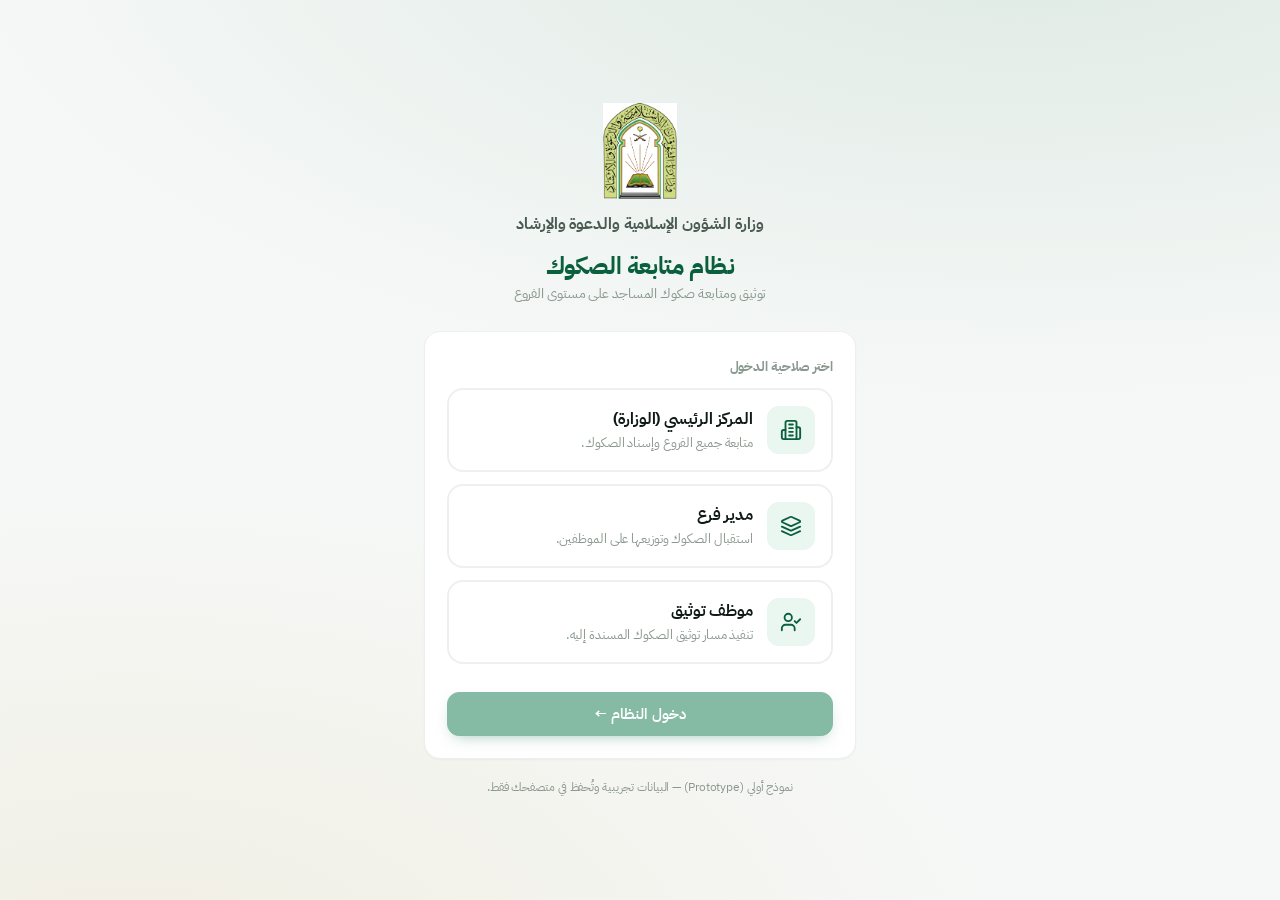
==== commit bfc80e0a: "اعتماد الشعار الرسمي وضبط تناسب أبعاده - نقل الصورة المرفوعة من assets/iogo.png إلى assets/img/logo." ====
--- a/index.html
+++ b/index.html
@@ -16,7 +16,7 @@
     }
     .login-wrap { width: 100%; max-width: 480px; padding: 24px; }
     .login-brand { text-align: center; margin-bottom: 26px; }
-    .login-brand img { width: 92px; height: 92px; }
+    .login-brand img { width: auto; height: 96px; }
     .login-brand h1 { margin-top: 14px; color: var(--brand-dark); }
     .login-brand .min { color: var(--ink-2); font-weight: 700; margin-top: 4px; }
     .login-brand .sub { color: var(--muted); font-size: .9rem; }
@@ -37,7 +37,7 @@
     .foot-note { text-align: center; margin-top: 18px; color: var(--muted); font-size: .78rem; }
     @media (max-width: 480px) {
       .login-wrap { padding: 16px; }
-      .login-brand img { width: 76px; height: 76px; }
+      .login-brand img { width: auto; height: 78px; }
       .login-brand h1 { font-size: 1.35rem; }
       .login-brand .min { font-size: .9rem; }
       .role-card { padding: 13px; gap: 11px; }
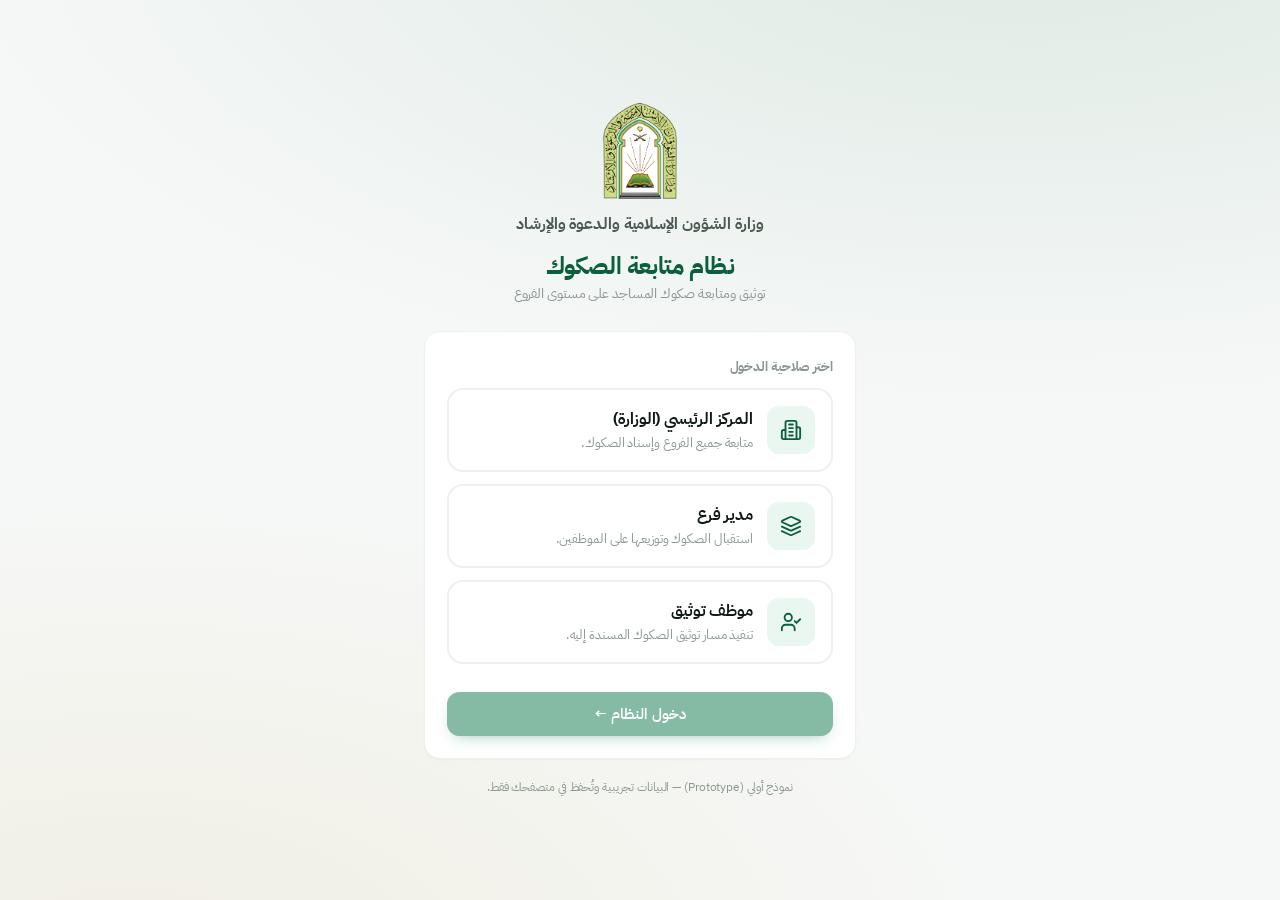
==== commit 2d3f9759: "جعل خلفية الشعار شفافة وإزالة المربّع الأبيض - إزالة الخلفية البيضاء المحيطة بشعار الوزارة (تعبئة من" ====
--- a/index.html
+++ b/index.html
@@ -5,8 +5,8 @@
   <meta name="viewport" content="width=device-width, initial-scale=1.0" />
   <title>نظام متابعة الصكوك — تسجيل الدخول</title>
   <link rel="icon" href="assets/img/logo.svg" />
-  <link rel="stylesheet" href="assets/css/base.css" />
-  <link rel="stylesheet" href="assets/css/components.css" />
+  <link rel="stylesheet" href="assets/css/base.css?v=5" />
+  <link rel="stylesheet" href="assets/css/components.css?v=5" />
   <style>
     body { display: grid; place-items: center; min-height: 100vh;
       background:
@@ -48,7 +48,7 @@
 <body>
   <div class="login-wrap">
     <div class="login-brand">
-      <img src="assets/img/logo.png" alt="شعار الوزارة" onerror="this.onerror=null;this.src='assets/img/logo.svg'" />
+      <img src="assets/img/logo.png?v=5" alt="شعار الوزارة" onerror="this.onerror=null;this.src='assets/img/logo.svg'" />
       <div class="min">وزارة الشؤون الإسلامية والدعوة والإرشاد</div>
       <h1>نظام متابعة الصكوك</h1>
       <div class="sub">توثيق ومتابعة صكوك المساجد على مستوى الفروع</div>
@@ -69,11 +69,11 @@
     <div class="foot-note">نموذج أولي (Prototype) — البيانات تجريبية وتُحفظ في متصفحك فقط.</div>
   </div>
 
-  <script src="assets/js/data.js"></script>
-  <script src="assets/js/store.js"></script>
-  <script src="assets/js/utils.js"></script>
-  <script src="assets/js/icons.js"></script>
-  <script src="assets/js/anim.js"></script>
-  <script src="assets/js/login.js"></script>
+  <script src="assets/js/data.js?v=5"></script>
+  <script src="assets/js/store.js?v=5"></script>
+  <script src="assets/js/utils.js?v=5"></script>
+  <script src="assets/js/icons.js?v=5"></script>
+  <script src="assets/js/anim.js?v=5"></script>
+  <script src="assets/js/login.js?v=5"></script>
 </body>
 </html>
